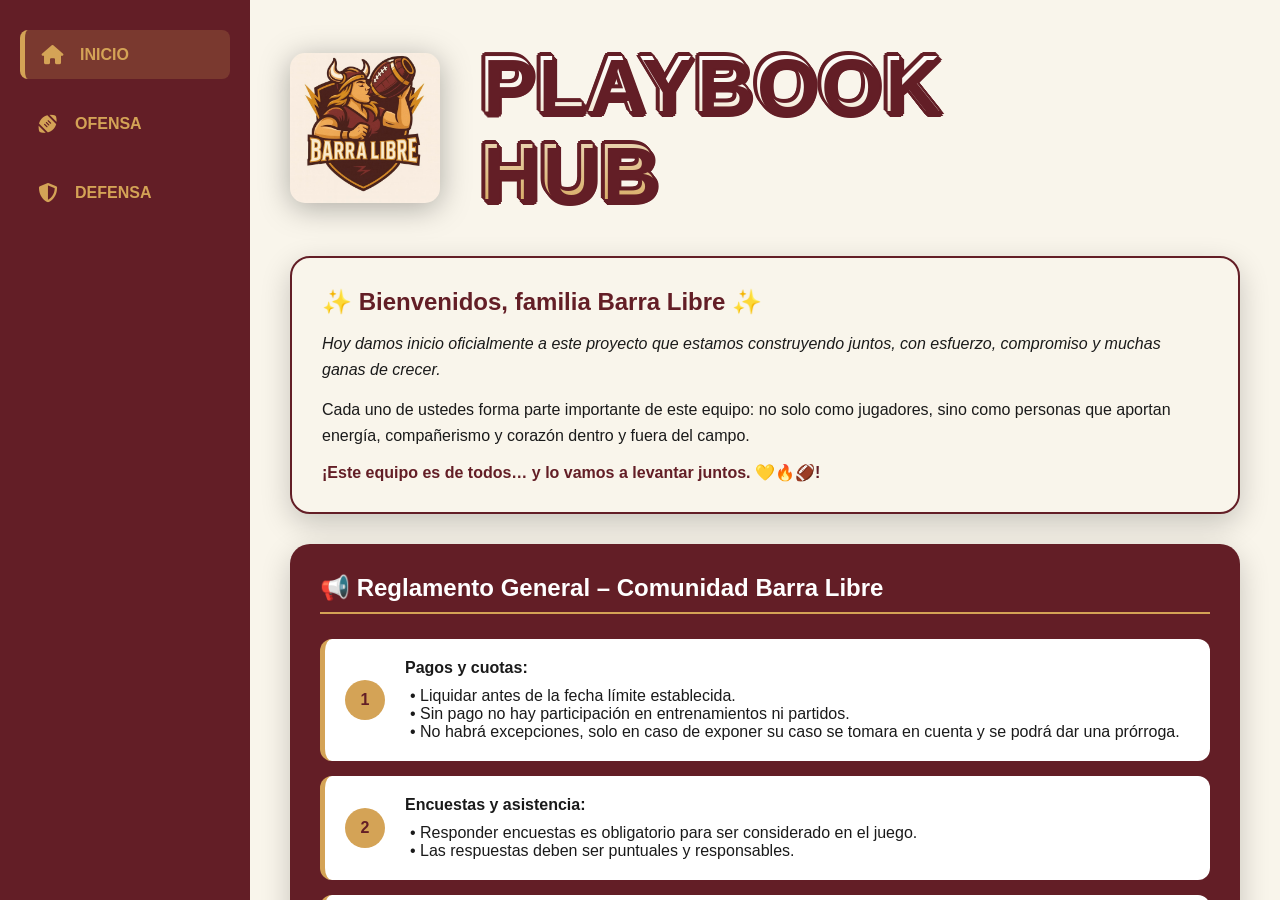
==== index.html @ 664c9f9b "Agrega paginas Se agregan las paginas para el playbook y se agregan jugadas para poder visualizarlas" ====
<!DOCTYPE html>
<html lang="es">
<head>
    <meta charset="UTF-8">
    <meta name="viewport" content="width=device-width, initial-scale=1.0">
    <title>Barra Libre - Inicio</title>
    <link rel="stylesheet" href="https://cdnjs.cloudflare.com/ajax/libs/font-awesome/6.0.0/css/all.min.css">
    <link rel="stylesheet" href="style.css">
</head>
<body>
    <div class="web-container">
        <div class="sidebar">
            <a href="index.html" class="nav-item active"><i class="fa-solid fa-house"></i> INICIO</a>
            <a href="ofensa.html" class="nav-item"><i class="fa-solid fa-football"></i> OFENSA</a>
            <a href="defensa.html" class="nav-item"><i class="fa-solid fa-shield"></i> DEFENSA</a>
        </div>
        <div class="main-content">
            <div class="header-web">
                <img src="LOGO_BL_FEM.jpeg" alt="Logo Barra Libre">
                <h1>PLAYBOOK<br>HUB</h1>
            </div>

            <!-- Sección de Bienvenida -->
            <div class="rules-container" style="margin-bottom: 30px; background: var(--crema); color: var(--negro); border: 2px solid var(--guinda);">
                <h2 style="color: var(--guinda); margin-bottom: 15px;">✨ Bienvenidos, familia Barra Libre ✨</h2>
                <p style="font-style: italic; margin-bottom: 15px; line-height: 1.6;">
                    Hoy damos inicio oficialmente a este proyecto que estamos construyendo juntos, con esfuerzo, compromiso y muchas ganas de crecer.
                </p>
                <p style="margin-bottom: 15px; line-height: 1.6;">
                    Cada uno de ustedes forma parte importante de este equipo: no solo como jugadores, sino como personas que aportan energía, compañerismo y corazón dentro y fuera del campo.
                </p>
                <p style="font-weight: bold; color: var(--guinda);">¡Este equipo es de todos… y lo vamos a levantar juntos. 💛🔥🏈!</p>
            </div>

            <!-- Sección de Reglamento -->
            <div class="rules-container">
                <h2 style="text-align: left; border-bottom: 2px solid var(--oro); padding-bottom: 10px; margin-bottom: 25px;">
                    📢 Reglamento General – Comunidad Barra Libre
                </h2>

                <!-- Punto 1 -->
                <div class="rule-card-web" style="border-left: 5px solid var(--oro);">
                    <div class="rule-number">1</div>
                    <div>
                        <strong>Pagos y cuotas:</strong>
                        <ul style="margin-top: 10px; list-style-type: none; padding-left: 5px;">
                            <li>• Liquidar antes de la fecha límite establecida.</li>
                            <li>• Sin pago no hay participación en entrenamientos ni partidos.</li>
                            <li>• No habrá excepciones, solo en caso de exponer su caso se tomara en cuenta y se podrá dar una prórroga.</li>
                        </ul>
                    </div>
                </div>

                <!-- Punto 2 -->
                <div class="rule-card-web" style="border-left: 5px solid var(--oro);">
                    <div class="rule-number">2</div>
                    <div>
                        <strong>Encuestas y asistencia:</strong>
                        <ul style="margin-top: 10px; list-style-type: none; padding-left: 5px;">
                            <li>• Responder encuestas es obligatorio para ser considerado en el juego.</li>
                            <li>• Las respuestas deben ser puntuales y responsables.</li>
                        </ul>
                    </div>
                </div>

                <!-- Punto 4 (Especial Uniformes) -->
                <div class="rule-card-web" style="border-left: 5px solid var(--oro);">
                    <div class="rule-number">4</div>
                    <div>
                        <strong>Uniforme:</strong>
                        <p style="margin-top: 5px;">Si se debe uniforme y temporada, el pago se aplicará <strong>primero a la temporada</strong>.</p>
                        <p>No se entregará uniforme hasta estar al corriente.</p>
                    </div>
                </div>

                <!-- Punto -->
                <div class="rule-card-web" style="border-left: 5px solid var(--oro);">
                    <div class="rule-number">5</div>
                    <div>
                        <strong>Conducta y respeto:</strong>
                        <ul style="margin-top: 10px; list-style-type: none; padding-left: 5px;">
                            <li>• Todos deben mantener un comportamiento respetuoso en el grupo, entrenamientos y partidos.</li>
                            <li>• Cualquier conflicto debe manejarse con madurez y comunicación adecuada.</li>
                        </ul>
                    </div>
                </div>

                <!-- Punto 6 -->
                <div class="rule-card-web" style="border-left: 5px solid var(--oro);">
                    <div class="rule-number">6</div>
                    <div>
                        <strong>Adeudos:</strong>
                        <p>De no cumplir la fecha acordada, se notificará a la liga, lo que puede impedir tu participación.</p>
                    </div>
                </div>

                <p style="text-align: center; margin-top: 30px; font-weight: bold; color: var(--oro);">
                    Gracias por ser parte de Barra Libre. Este es solo el inicio…
                </p>
            </div>
        </div>
    </div>
</body>
</html>
---- style.css ----
:root {
    --guinda: #631e26;
    --oro: #d4a356;
    --crema: #f9f5eb;
    --negro: #1a1a1a;
    --blanco: #ffffff;
}

* { box-sizing: border-box; margin: 0; padding: 0; font-family: 'Segoe UI', sans-serif; }

body { background-color: var(--crema); color: var(--negro); overflow-x: hidden; }

/* --- NAVEGACIÓN --- */
.web-container { display: flex; height: 100vh; }

.sidebar {
    width: 250px;
    background-color: var(--guinda);
    color: var(--oro);
    display: flex;
    flex-direction: column;
    padding: 20px;
}

.nav-item {
    padding: 15px; margin: 10px 0; cursor: pointer;
    display: flex; align-items: center; font-weight: bold;
    text-transform: uppercase; border-radius: 8px; transition: 0.3s;
    color: var(--oro); text-decoration: none;
}

.nav-item i { margin-right: 15px; font-size: 1.2rem; width: 25px; text-align: center; }
.nav-item:hover, .nav-item.active { background-color: rgba(212, 163, 86, 0.2); border-left: 5px solid var(--oro); }

/* --- CABECERA METÁLICA --- */
.main-content { flex: 1; padding: 40px; overflow-y: auto; }

.header-web { display: flex; align-items: center; margin-bottom: 40px; gap: 30px; }
.header-web img { 
    width: 150px; 
    filter: drop-shadow(0 5px 15px rgba(0,0,0,0.3));
    border-radius: 15px;
}

/* --- TÍTULO ESTILO LOGOTIPO REFINADO --- */
.header-web h1 { 
    font-size: 5rem; 
    font-weight: 900; 
    text-transform: uppercase;
    font-family: 'Impact', 'Arial Narrow Bold', sans-serif; 
    
    /* Degradado metálico más nítido */
    background: linear-gradient(
        to bottom, 
        #ffffff 0%,   
        #f9f5eb 30%,  
        #d4a356 100%  
    );
    -webkit-background-clip: text;
    background-clip: text;
    -webkit-text-fill-color: transparent;
    
    /* Borde guinda limpio sin amontonarse */
    filter: drop-shadow(1.5px 1.5px 0px #631e26) 
            drop-shadow(-1.5px -1.5px 0px #631e26)
            drop-shadow(1.5px -1.5px 0px #631e26)
            drop-shadow(-1.5px 1.5px 0px #631e26);

    /* Sombra de relieve más sutil hacia abajo */
    text-shadow: 3px 4px 0px #631e26;

    /* --- AJUSTES DE ESPACIADO --- */
    letter-spacing: 2px;   /* Más espacio entre letras para que no choquen */
    line-height: 1.1;      /* Más espacio entre PLAYBOOK y HUB */
    margin-left: 10px;     /* Separación del logo */
}

/* --- CONTENEDORES DE REGLAS --- */
.rules-container {
    background-color: var(--guinda); padding: 30px; border-radius: 20px;
    color: var(--blanco); box-shadow: 0 10px 30px rgba(0,0,0,0.2);
}

.rule-card-web {
    background: var(--blanco); color: var(--negro); margin-bottom: 15px;
    padding: 20px; border-radius: 12px; display: flex; align-items: center; gap: 20px;
}

.rule-number {
    background: var(--oro); color: var(--guinda);
    width: 40px; height: 40px; display: flex; align-items: center; 
    justify-content: center; border-radius: 50%; font-weight: bold;
}

/* --- GRID DE JUGADAS --- */
.playbook-grid {
    display: grid;
    grid-template-columns: repeat(auto-fill, minmax(300px, 1fr));
    gap: 30px;
    padding: 20px 0;
}

/* --- EFECTO DE TARJETA GIRATORIA --- */
.play-card {
    background-color: transparent;
    width: 300px;
    height: 400px;
    perspective: 1000px; /* Necesario para el efecto 3D */
}

.play-card-inner {
    position: relative;
    width: 100%;
    height: 100%;
    text-align: center;
    transition: transform 0.8s;
    transform-style: preserve-3d;
    cursor: pointer;
}

.play-card:hover .play-card-inner {
    transform: rotateY(180deg);
}

.play-card-front {
    position: absolute;
    width: 100%;
    height: 100%;
    -webkit-backface-visibility: hidden;
    backface-visibility: hidden;
    border-radius: 15px;
    border: 3px solid var(--oro); /* El marco dorado del equipo */
    overflow: hidden;
    background-color: #1a1a1a; /* Fondo oscuro que iguala tus diagramas */
    display: flex;
    align-items: center;
    justify-content: center;
}

.play-card-back {
    position: absolute;
    width: 100%;
    height: 100%;
    -webkit-backface-visibility: hidden; /* Oculta la parte de atrás al girar */
    backface-visibility: hidden;
    border-radius: 15px;
    border: 3px solid var(--oro);
    overflow: hidden;
    background-color: var(--blanco);
}

.play-card-front img {
    width: 100%;
    height: 100%;
    object-fit: contain; /* Muestra TODA la imagen (incluyendo a X) sin recortar */
    padding: 10px;       /* Espacio para que las rutas no toquen el borde dorado */
}

.play-name {
    position: absolute;
    bottom: 0;
    width: 100%;
    background: var(--guinda); 
    color: var(--oro);
    padding: 8px;
    font-weight: bold;
    font-size: 1.3rem;
    border-top: 2px solid var(--oro);
}

/* Diseño de Atrás */
.play-card-back {
    background-color: var(--guinda);
    color: var(--blanco);
    transform: rotateY(180deg);
    display: flex;
    flex-direction: column;
    justify-content: center;
    align-items: center;
}

.play-card-back video {
    width: 100%;
    max-height: 80%;
}

.play-desc {
    padding: 10px;
    font-weight: bold;
    color: var(--oro);
}
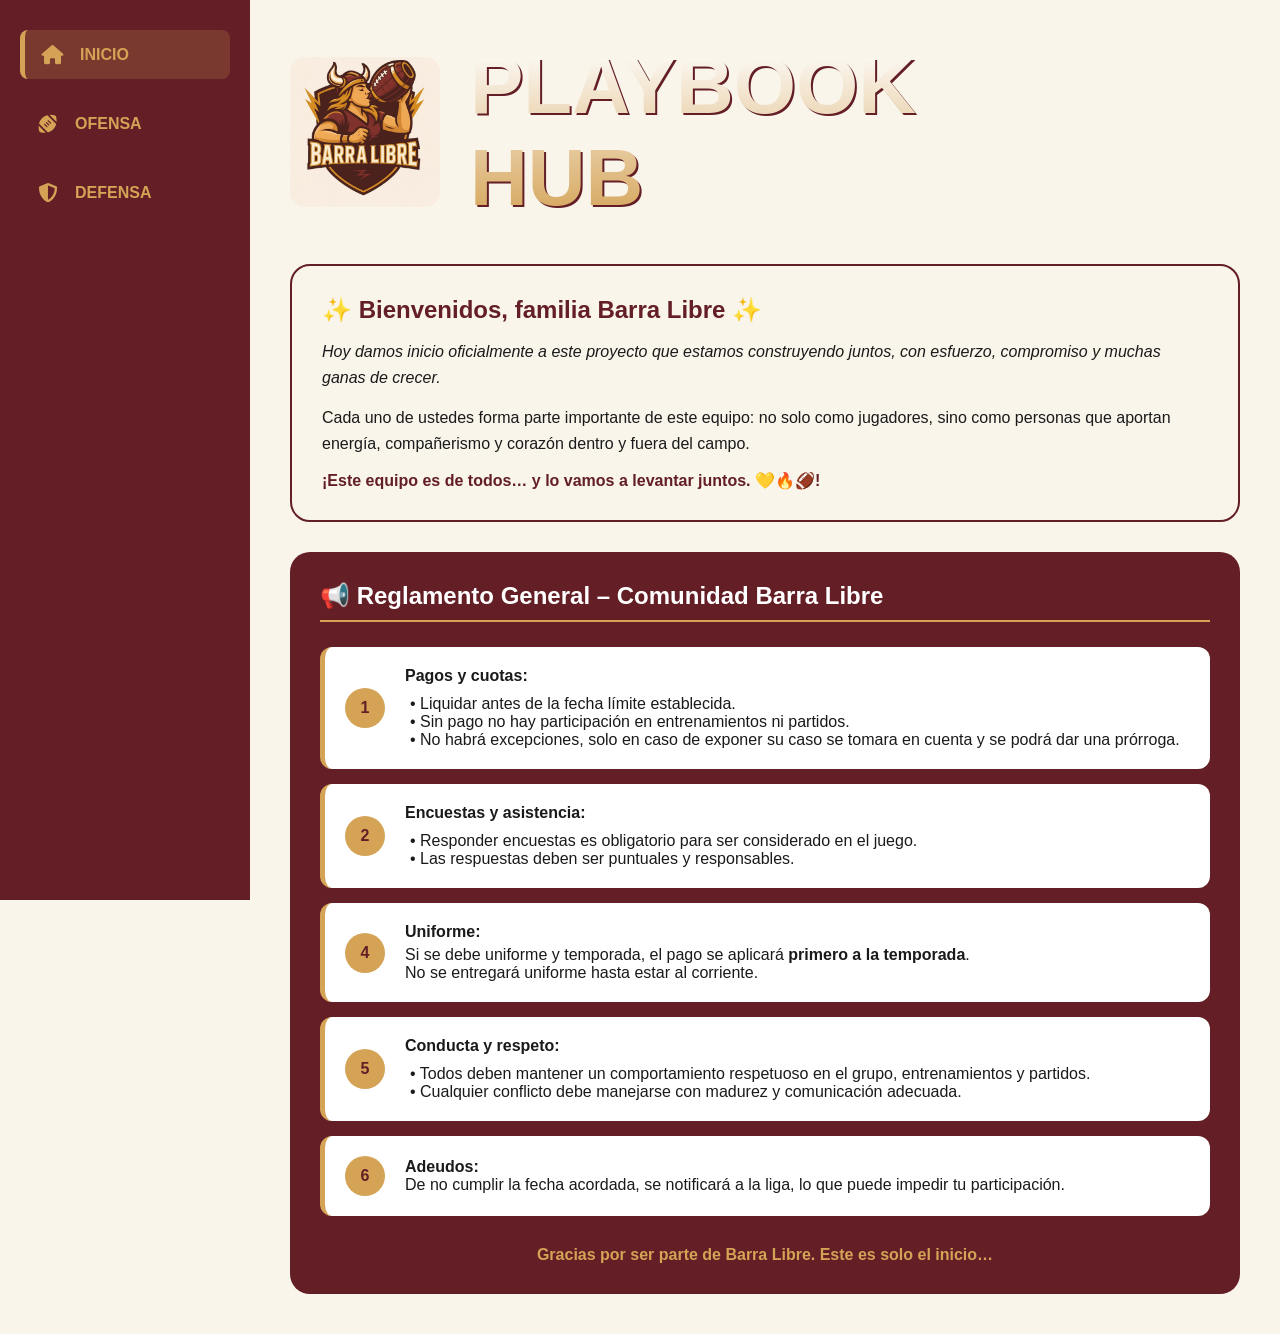
==== commit 935fb2b2: "Ajustes responsivos" ====
--- a/index.html
+++ b/index.html
@@ -8,8 +8,12 @@
     <link rel="stylesheet" href="style.css">
 </head>
 <body>
+    <!-- Botón Hamburguesa -->
+    <button class="menu-toggle" onclick="toggleMenu()">
+        <i class="fa-solid fa-bars"></i>
+    </button>
     <div class="web-container">
-        <div class="sidebar">
+        <div class="sidebar" id="sidebar">
             <a href="index.html" class="nav-item active"><i class="fa-solid fa-house"></i> INICIO</a>
             <a href="ofensa.html" class="nav-item"><i class="fa-solid fa-football"></i> OFENSA</a>
             <a href="defensa.html" class="nav-item"><i class="fa-solid fa-shield"></i> DEFENSA</a>
@@ -100,5 +104,10 @@
             </div>
         </div>
     </div>
+    <script>
+        function toggleMenu() {
+            document.getElementById('sidebar').classList.toggle('active');
+        }
+    </script>
 </body>
 </html>
--- a/style.css
+++ b/style.css
@@ -10,9 +10,10 @@
 
 body { background-color: var(--crema); color: var(--negro); overflow-x: hidden; }
 
-/* --- NAVEGACIÓN --- */
-.web-container { display: flex; height: 100vh; }
+/* --- ESTRUCTURA --- */
+.web-container { display: flex; min-height: 100vh; }
 
+/* --- SIDEBAR (LAPTOP) --- */
 .sidebar {
     width: 250px;
     background-color: var(--guinda);
@@ -20,6 +21,10 @@
     display: flex;
     flex-direction: column;
     padding: 20px;
+    position: fixed;
+    height: 100vh;
+    z-index: 2000;
+    transition: transform 0.3s ease;
 }
 
 .nav-item {
@@ -32,64 +37,39 @@
 .nav-item i { margin-right: 15px; font-size: 1.2rem; width: 25px; text-align: center; }
 .nav-item:hover, .nav-item.active { background-color: rgba(212, 163, 86, 0.2); border-left: 5px solid var(--oro); }
 
-/* --- CABECERA METÁLICA --- */
-.main-content { flex: 1; padding: 40px; overflow-y: auto; }
+/* --- BOTÓN HAMBURGUESA (OCULTO EN PC) --- */
+.menu-toggle {
+    display: none;
+    position: fixed;
+    top: 15px;
+    left: 15px;
+    z-index: 3000;
+    background: var(--guinda);
+    color: var(--oro);
+    border: 2px solid var(--oro);
+    padding: 12px;
+    border-radius: 8px;
+    font-size: 1.5rem;
+    cursor: pointer;
+}
+
+/* --- CONTENIDO PRINCIPAL --- */
+.main-content { 
+    flex: 1; 
+    margin-left: 250px; 
+    padding: 40px; 
+    width: calc(100% - 250px);
+}
 
 .header-web { display: flex; align-items: center; margin-bottom: 40px; gap: 30px; }
-.header-web img { 
-    width: 150px; 
-    filter: drop-shadow(0 5px 15px rgba(0,0,0,0.3));
-    border-radius: 15px;
-}
+.header-web img { width: 150px; border-radius: 15px; }
 
-/* --- TÍTULO ESTILO LOGOTIPO REFINADO --- */
 .header-web h1 { 
-    font-size: 5rem; 
-    font-weight: 900; 
-    text-transform: uppercase;
-    font-family: 'Impact', 'Arial Narrow Bold', sans-serif; 
-    
-    /* Degradado metálico más nítido */
-    background: linear-gradient(
-        to bottom, 
-        #ffffff 0%,   
-        #f9f5eb 30%,  
-        #d4a356 100%  
-    );
-    -webkit-background-clip: text;
-    background-clip: text;
-    -webkit-text-fill-color: transparent;
-    
-    /* Borde guinda limpio sin amontonarse */
-    filter: drop-shadow(1.5px 1.5px 0px #631e26) 
-            drop-shadow(-1.5px -1.5px 0px #631e26)
-            drop-shadow(1.5px -1.5px 0px #631e26)
-            drop-shadow(-1.5px 1.5px 0px #631e26);
-
-    /* Sombra de relieve más sutil hacia abajo */
-    text-shadow: 3px 4px 0px #631e26;
-
-    /* --- AJUSTES DE ESPACIADO --- */
-    letter-spacing: 2px;   /* Más espacio entre letras para que no choquen */
-    line-height: 1.1;      /* Más espacio entre PLAYBOOK y HUB */
-    margin-left: 10px;     /* Separación del logo */
-}
-
-/* --- CONTENEDORES DE REGLAS --- */
-.rules-container {
-    background-color: var(--guinda); padding: 30px; border-radius: 20px;
-    color: var(--blanco); box-shadow: 0 10px 30px rgba(0,0,0,0.2);
-}
-
-.rule-card-web {
-    background: var(--blanco); color: var(--negro); margin-bottom: 15px;
-    padding: 20px; border-radius: 12px; display: flex; align-items: center; gap: 20px;
-}
-
-.rule-number {
-    background: var(--oro); color: var(--guinda);
-    width: 40px; height: 40px; display: flex; align-items: center; 
-    justify-content: center; border-radius: 50%; font-weight: bold;
+    font-size: 5rem; font-weight: 900; text-transform: uppercase;
+    font-family: 'Impact', sans-serif; 
+    background: linear-gradient(to bottom, #ffffff, #d4a356);
+    -webkit-background-clip: text; background-clip: text; -webkit-text-fill-color: transparent;
+    filter: drop-shadow(2px 2px 0px var(--guinda));
 }
 
 /* --- GRID DE JUGADAS --- */
@@ -97,95 +77,66 @@
     display: grid;
     grid-template-columns: repeat(auto-fill, minmax(300px, 1fr));
     gap: 30px;
-    padding: 20px 0;
 }
 
-/* --- EFECTO DE TARJETA GIRATORIA --- */
-.play-card {
-    background-color: transparent;
-    width: 300px;
-    height: 400px;
-    perspective: 1000px; /* Necesario para el efecto 3D */
+.play-card { width: 100%; height: 400px; perspective: 1000px; }
+.play-card-inner { position: relative; width: 100%; height: 100%; transition: transform 0.8s; transform-style: preserve-3d; }
+.play-card:hover .play-card-inner { transform: rotateY(180deg); }
+
+.play-card-front, .play-card-back {
+    position: absolute; width: 100%; height: 100%; backface-visibility: hidden;
+    border-radius: 15px; border: 3px solid var(--oro); overflow: hidden;
 }
 
-.play-card-inner {
-    position: relative;
-    width: 100%;
-    height: 100%;
-    text-align: center;
-    transition: transform 0.8s;
-    transform-style: preserve-3d;
-    cursor: pointer;
+.play-card-front { background: #1a1a1a; display: flex; align-items: center; justify-content: center; }
+.play-card-front img { width: 100%; height: 100%; object-fit: contain; padding: 10px; }
+
+.play-name {
+    position: absolute; bottom: 0; width: 100%; background: var(--guinda); 
+    color: var(--oro); padding: 10px; font-weight: bold; text-align: center;
 }
 
-.play-card:hover .play-card-inner {
-    transform: rotateY(180deg);
-}
+/* --- REGLAMENTO --- */
+.rules-container { background-color: var(--guinda); padding: 30px; border-radius: 20px; color: var(--blanco); }
+.rule-card-web { background: var(--blanco); color: var(--negro); margin-bottom: 15px; padding: 20px; border-radius: 12px; display: flex; align-items: center; gap: 20px; }
+.rule-number { background: var(--oro); color: var(--guinda); width: 40px; height: 40px; display: flex; align-items: center; justify-content: center; border-radius: 50%; font-weight: bold; }
 
-.play-card-front {
-    position: absolute;
-    width: 100%;
-    height: 100%;
-    -webkit-backface-visibility: hidden;
-    backface-visibility: hidden;
-    border-radius: 15px;
-    border: 3px solid var(--oro); /* El marco dorado del equipo */
-    overflow: hidden;
-    background-color: #1a1a1a; /* Fondo oscuro que iguala tus diagramas */
-    display: flex;
-    align-items: center;
-    justify-content: center;
-}
+/* ==========================================
+   --- MODO MOVIL (HAMBURGUESA + 1 COL) --- 
+   ========================================== */
 
-.play-card-back {
-    position: absolute;
-    width: 100%;
-    height: 100%;
-    -webkit-backface-visibility: hidden; /* Oculta la parte de atrás al girar */
-    backface-visibility: hidden;
-    border-radius: 15px;
-    border: 3px solid var(--oro);
-    overflow: hidden;
-    background-color: var(--blanco);
-}
+@media (max-width: 850px) {
+    .menu-toggle { display: block; } /* Mostrar hamburguesa */
 
-.play-card-front img {
-    width: 100%;
-    height: 100%;
-    object-fit: contain; /* Muestra TODA la imagen (incluyendo a X) sin recortar */
-    padding: 10px;       /* Espacio para que las rutas no toquen el borde dorado */
-}
+    .sidebar {
+        transform: translateX(-100%); /* Esconder menú */
+        width: 260px;
+    }
 
-.play-name {
-    position: absolute;
-    bottom: 0;
-    width: 100%;
-    background: var(--guinda); 
-    color: var(--oro);
-    padding: 8px;
-    font-weight: bold;
-    font-size: 1.3rem;
-    border-top: 2px solid var(--oro);
-}
+    .sidebar.active {
+        transform: translateX(0); /* Mostrar al dar clic */
+        box-shadow: 10px 0 30px rgba(0,0,0,0.5);
+    }
 
-/* Diseño de Atrás */
-.play-card-back {
-    background-color: var(--guinda);
-    color: var(--blanco);
-    transform: rotateY(180deg);
-    display: flex;
-    flex-direction: column;
-    justify-content: center;
-    align-items: center;
-}
+    .main-content {
+        margin-left: 0;
+        width: 100%;
+        padding: 80px 15px 20px 15px; /* Más espacio arriba para el botón */
+    }
 
-.play-card-back video {
-    width: 100%;
-    max-height: 80%;
-}
+    .header-web { flex-direction: column; text-align: center; gap: 15px; }
+    .header-web h1 { font-size: 2.5rem; }
+    .header-web img { width: 120px; }
 
-.play-desc {
-    padding: 10px;
-    font-weight: bold;
-    color: var(--oro);
+    /* FORZAR UNA SOLA COLUMNA PARA JUGADAS GRANDES */
+    .playbook-grid {
+        grid-template-columns: 1fr; 
+    }
+
+    .play-card {
+        height: 350px;
+        max-width: 100%;
+    }
+
+    .rule-card-web { flex-direction: column; text-align: center; }
 }
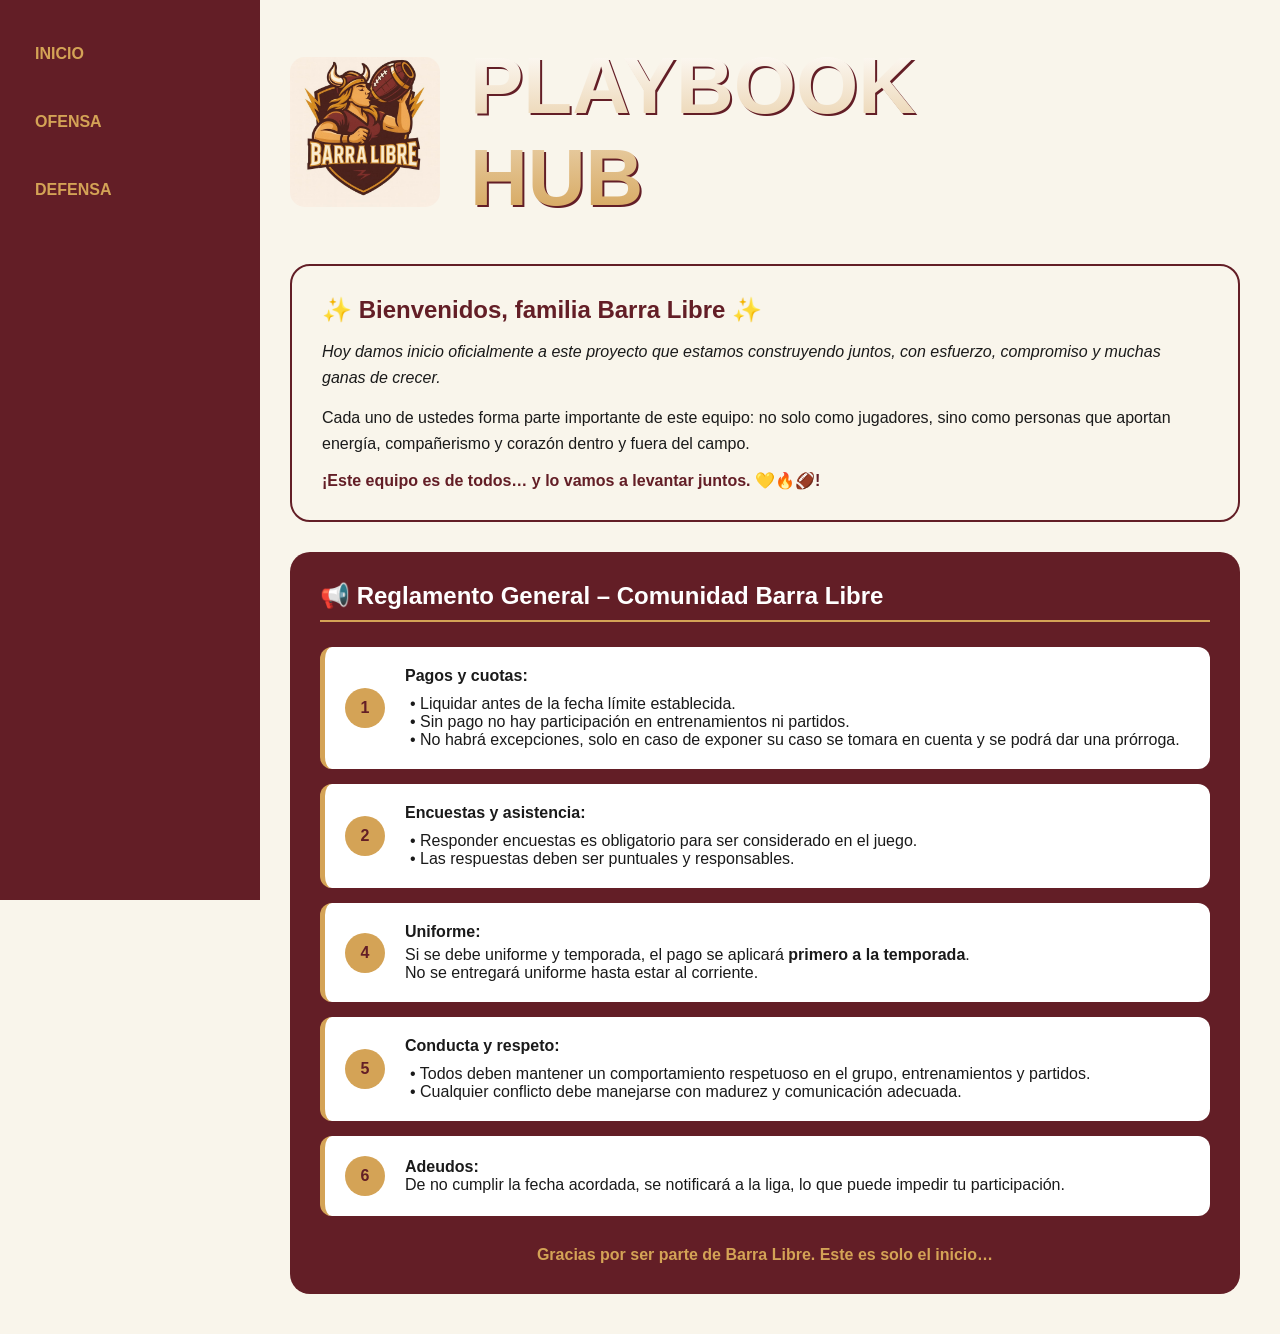
==== commit ec2f28d5: "Cambio en css" ====
--- a/index.html
+++ b/index.html
@@ -8,15 +8,16 @@
     <link rel="stylesheet" href="style.css">
 </head>
 <body>
+    <div class="overlay" onclick="closeMenu()"></div>
     <!-- Botón Hamburguesa -->
     <button class="menu-toggle" onclick="toggleMenu()">
         <i class="fa-solid fa-bars"></i>
     </button>
     <div class="web-container">
         <div class="sidebar" id="sidebar">
-            <a href="index.html" class="nav-item active"><i class="fa-solid fa-house"></i> INICIO</a>
-            <a href="ofensa.html" class="nav-item"><i class="fa-solid fa-football"></i> OFENSA</a>
-            <a href="defensa.html" class="nav-item"><i class="fa-solid fa-shield"></i> DEFENSA</a>
+            <a href="index.html" class="nav-item" onclick="closeMenu()">INICIO</a>
+            <a href="ofensa.html" class="nav-item" onclick="closeMenu()">OFENSA</a>
+            <a href="defensa.html" class="nav-item" onclick="closeMenu()">DEFENSA</a>
         </div>
         <div class="main-content">
             <div class="header-web">
@@ -107,6 +108,14 @@
     <script>
         function toggleMenu() {
             document.getElementById('sidebar').classList.toggle('active');
+            document.querySelector('.overlay').classList.toggle('active');
+            document.body.classList.toggle('no-scroll');
+        }
+
+        function closeMenu() {
+            document.getElementById('sidebar').classList.remove('active');
+            document.querySelector('.overlay').classList.remove('active');
+            document.body.classList.remove('no-scroll');
         }
     </script>
 </body>
--- a/style.css
+++ b/style.css
@@ -6,16 +6,31 @@
     --blanco: #ffffff;
 }
 
-* { box-sizing: border-box; margin: 0; padding: 0; font-family: 'Segoe UI', sans-serif; }
-
-body { background-color: var(--crema); color: var(--negro); overflow-x: hidden; }
+* {
+    box-sizing: border-box;
+    margin: 0;
+    padding: 0;
+    font-family: 'Segoe UI', sans-serif;
+}
+
+html, body {
+    overflow-x: hidden;
+}
+
+body {
+    background-color: var(--crema);
+    color: var(--negro);
+}
 
 /* --- ESTRUCTURA --- */
-.web-container { display: flex; min-height: 100vh; }
-
-/* --- SIDEBAR (LAPTOP) --- */
+.web-container {
+    display: flex;
+    min-height: 100vh;
+}
+
+/* --- SIDEBAR --- */
 .sidebar {
-    width: 250px;
+    width: 260px;
     background-color: var(--guinda);
     color: var(--oro);
     display: flex;
@@ -23,21 +38,42 @@
     padding: 20px;
     position: fixed;
     height: 100vh;
+    left: 0;
+    top: 0;
     z-index: 2000;
-    transition: transform 0.3s ease;
-}
-
+
+    transform: translateX(0);
+    transition: transform 0.35s cubic-bezier(0.77, 0, 0.175, 1);
+}
+
+/* NAV ITEMS */
 .nav-item {
-    padding: 15px; margin: 10px 0; cursor: pointer;
-    display: flex; align-items: center; font-weight: bold;
-    text-transform: uppercase; border-radius: 8px; transition: 0.3s;
-    color: var(--oro); text-decoration: none;
-}
-
-.nav-item i { margin-right: 15px; font-size: 1.2rem; width: 25px; text-align: center; }
-.nav-item:hover, .nav-item.active { background-color: rgba(212, 163, 86, 0.2); border-left: 5px solid var(--oro); }
-
-/* --- BOTÓN HAMBURGUESA (OCULTO EN PC) --- */
+    padding: 15px;
+    margin: 10px 0;
+    display: flex;
+    align-items: center;
+    font-weight: bold;
+    text-transform: uppercase;
+    border-radius: 8px;
+    transition: 0.3s;
+    color: var(--oro);
+    text-decoration: none;
+}
+
+.nav-item i {
+    margin-right: 15px;
+    font-size: 1.2rem;
+    width: 25px;
+    text-align: center;
+}
+
+.nav-item:hover,
+.nav-item.active {
+    background-color: rgba(212, 163, 86, 0.2);
+    border-left: 5px solid var(--oro);
+}
+
+/* --- BOTÓN HAMBURGUESA --- */
 .menu-toggle {
     display: none;
     position: fixed;
@@ -54,89 +90,217 @@
 }
 
 /* --- CONTENIDO PRINCIPAL --- */
-.main-content { 
-    flex: 1; 
-    margin-left: 250px; 
-    padding: 40px; 
-    width: calc(100% - 250px);
-}
-
-.header-web { display: flex; align-items: center; margin-bottom: 40px; gap: 30px; }
-.header-web img { width: 150px; border-radius: 15px; }
-
-.header-web h1 { 
-    font-size: 5rem; font-weight: 900; text-transform: uppercase;
-    font-family: 'Impact', sans-serif; 
+.main-content {
+    flex: 1;
+    margin-left: 250px;
+    padding: 40px;
+    width: 100%; /* 🔥 FIX CLAVE */
+    position: relative;
+    z-index: 1;
+}
+
+/* HEADER */
+.header-web {
+    display: flex;
+    align-items: center;
+    margin-bottom: 40px;
+    gap: 30px;
+}
+
+.header-web img {
+    width: 150px;
+    border-radius: 15px;
+}
+
+.header-web h1 {
+    font-size: 5rem;
+    font-weight: 900;
+    text-transform: uppercase;
+    font-family: 'Impact', sans-serif;
     background: linear-gradient(to bottom, #ffffff, #d4a356);
-    -webkit-background-clip: text; background-clip: text; -webkit-text-fill-color: transparent;
+    -webkit-background-clip: text;
+    -webkit-text-fill-color: transparent;
     filter: drop-shadow(2px 2px 0px var(--guinda));
 }
 
-/* --- GRID DE JUGADAS --- */
+/* --- GRID --- */
 .playbook-grid {
     display: grid;
     grid-template-columns: repeat(auto-fill, minmax(300px, 1fr));
     gap: 30px;
 }
 
-.play-card { width: 100%; height: 400px; perspective: 1000px; }
-.play-card-inner { position: relative; width: 100%; height: 100%; transition: transform 0.8s; transform-style: preserve-3d; }
-.play-card:hover .play-card-inner { transform: rotateY(180deg); }
-
-.play-card-front, .play-card-back {
-    position: absolute; width: 100%; height: 100%; backface-visibility: hidden;
-    border-radius: 15px; border: 3px solid var(--oro); overflow: hidden;
-}
-
-.play-card-front { background: #1a1a1a; display: flex; align-items: center; justify-content: center; }
-.play-card-front img { width: 100%; height: 100%; object-fit: contain; padding: 10px; }
+.play-card {
+    width: 100%;
+    height: 400px;
+    perspective: 1000px;
+}
+
+.play-card-inner {
+    position: relative;
+    width: 100%;
+    height: 100%;
+    transition: transform 0.8s;
+    transform-style: preserve-3d;
+}
+
+.play-card:hover .play-card-inner {
+    transform: rotateY(180deg);
+}
+
+.play-card-front,
+.play-card-back {
+    position: absolute;
+    width: 100%;
+    height: 100%;
+    backface-visibility: hidden;
+    border-radius: 15px;
+    border: 3px solid var(--oro);
+    overflow: hidden;
+}
+
+.play-card-front {
+    background: #1a1a1a;
+    display: flex;
+    align-items: center;
+    justify-content: center;
+}
+
+.play-card-front img {
+    width: 100%;
+    height: 100%;
+    object-fit: contain;
+    padding: 10px;
+}
 
 .play-name {
-    position: absolute; bottom: 0; width: 100%; background: var(--guinda); 
-    color: var(--oro); padding: 10px; font-weight: bold; text-align: center;
+    position: absolute;
+    bottom: 0;
+    width: 100%;
+    background: var(--guinda);
+    color: var(--oro);
+    padding: 10px;
+    font-weight: bold;
+    text-align: center;
 }
 
 /* --- REGLAMENTO --- */
-.rules-container { background-color: var(--guinda); padding: 30px; border-radius: 20px; color: var(--blanco); }
-.rule-card-web { background: var(--blanco); color: var(--negro); margin-bottom: 15px; padding: 20px; border-radius: 12px; display: flex; align-items: center; gap: 20px; }
-.rule-number { background: var(--oro); color: var(--guinda); width: 40px; height: 40px; display: flex; align-items: center; justify-content: center; border-radius: 50%; font-weight: bold; }
+.rules-container {
+    background-color: var(--guinda);
+    padding: 30px;
+    border-radius: 20px;
+    color: var(--blanco);
+}
+
+.rule-card-web {
+    background: var(--blanco);
+    color: var(--negro);
+    margin-bottom: 15px;
+    padding: 20px;
+    border-radius: 12px;
+    display: flex;
+    align-items: center;
+    gap: 20px;
+}
+
+.rule-number {
+    background: var(--oro);
+    color: var(--guinda);
+    width: 40px;
+    height: 40px;
+    display: flex;
+    align-items: center;
+    justify-content: center;
+    border-radius: 50%;
+    font-weight: bold;
+}
 
 /* ==========================================
-   --- MODO MOVIL (HAMBURGUESA + 1 COL) --- 
+   📱 MODO MÓVIL
    ========================================== */
-
 @media (max-width: 850px) {
-    .menu-toggle { display: block; } /* Mostrar hamburguesa */
+
+    .menu-toggle {
+        display: block;
+    }
+
+    .web-container {
+        flex-direction: column;
+    }
 
     .sidebar {
-        transform: translateX(-100%); /* Esconder menú */
-        width: 260px;
+        transform: translateX(-100%);
     }
 
     .sidebar.active {
-        transform: translateX(0); /* Mostrar al dar clic */
-        box-shadow: 10px 0 30px rgba(0,0,0,0.5);
+        transform: translateX(0);
+    }
+
+    /* Overlay */
+    /* Overlay oscuro */
+    .overlay {
+        position: fixed;
+        top: 0;
+        left: 0;
+        width: 100%;
+        height: 100%;
+        background: rgba(0,0,0,0.5);
+        opacity: 0;
+        pointer-events: none;
+        transition: opacity 0.3s ease;
+        z-index: 1500;
+    }
+
+    .overlay.active {
+        opacity: 1;
+        pointer-events: all;
+    }
+
+    /* Bloquear scroll cuando menú abierto */
+    .no-scroll {
+        overflow: hidden;
+    }
+    .sidebar.active::after {
+        content: "";
+        position: fixed;
+        top: 0;
+        left: 260px;
+        width: calc(100% - 260px);
+        height: 100%;
+        background: rgba(0,0,0,0.4);
+        pointer-events: none;
     }
 
     .main-content {
         margin-left: 0;
         width: 100%;
-        padding: 80px 15px 20px 15px; /* Más espacio arriba para el botón */
-    }
-
-    .header-web { flex-direction: column; text-align: center; gap: 15px; }
-    .header-web h1 { font-size: 2.5rem; }
-    .header-web img { width: 120px; }
-
-    /* FORZAR UNA SOLA COLUMNA PARA JUGADAS GRANDES */
+        padding: 80px 15px 20px 15px;
+    }
+
+    .header-web {
+        flex-direction: column;
+        text-align: center;
+        gap: 15px;
+    }
+
+    .header-web h1 {
+        font-size: 2.5rem;
+    }
+
+    .header-web img {
+        width: 120px;
+    }
+
     .playbook-grid {
-        grid-template-columns: 1fr; 
+        grid-template-columns: 1fr;
     }
 
     .play-card {
         height: 350px;
-        max-width: 100%;
-    }
-
-    .rule-card-web { flex-direction: column; text-align: center; }
+    }
+
+    .rule-card-web {
+        flex-direction: column;
+        text-align: center;
+    }
 }
